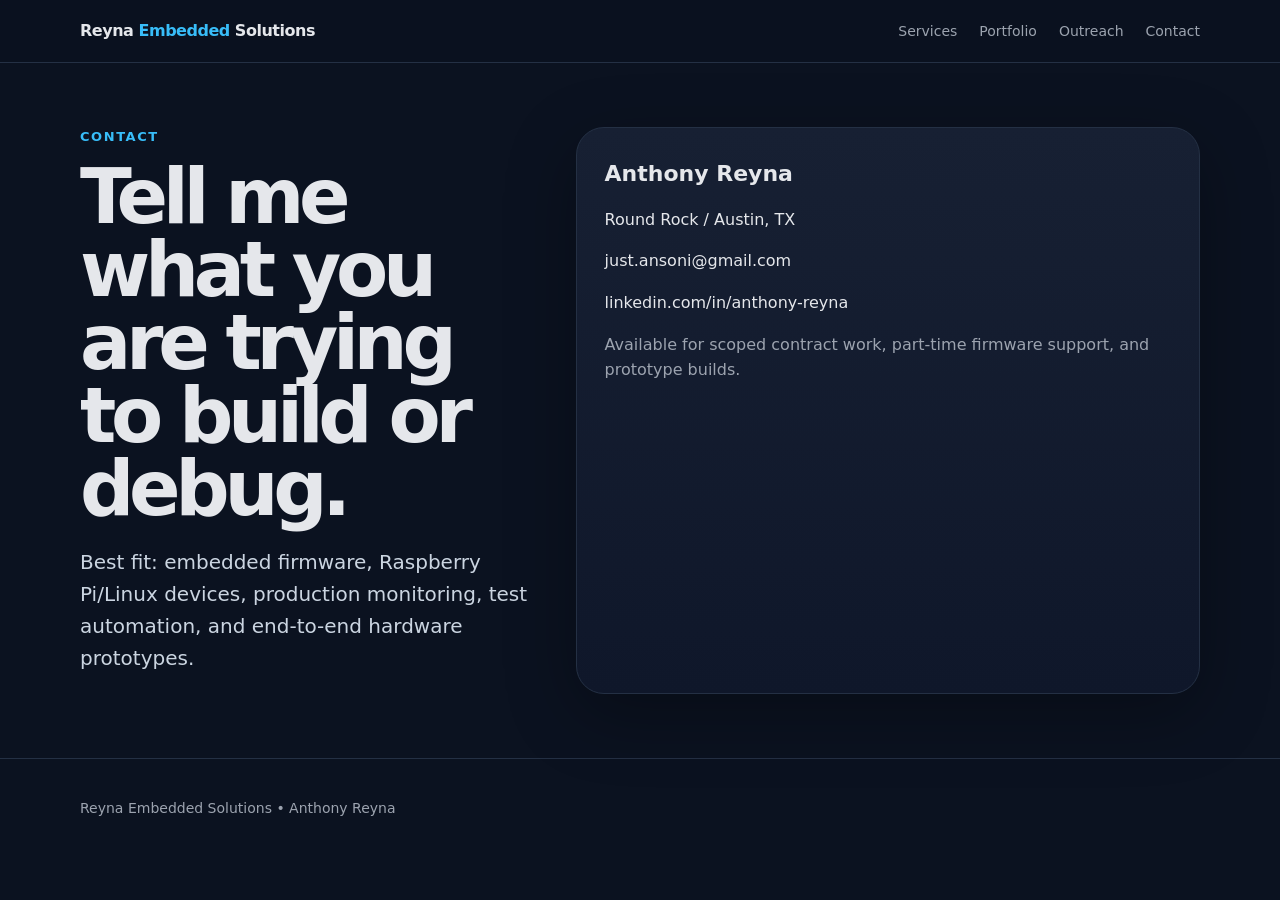
==== contact.html @ af0b1a6b "Move site files to repo root" ====
<!doctype html><html lang="en"><head><meta charset="utf-8"><meta name="viewport" content="width=device-width,initial-scale=1"><title>Contact | Reyna Embedded Solutions</title><link rel="stylesheet" href="styles.css"></head><body><nav class="nav"><div class="container nav-inner"><a class="brand" href="index.html">Reyna <span>Embedded</span> Solutions</a><div class="nav-links"><a href="services.html">Services</a><a href="portfolio.html">Portfolio</a><a href="outreach.html">Outreach</a><a href="contact.html">Contact</a></div></div></nav><main class="section"><div class="container split"><div><div class="eyebrow">Contact</div><h1>Tell me what you are trying to build or debug.</h1><p class="lead">Best fit: embedded firmware, Raspberry Pi/Linux devices, production monitoring, test automation, and end-to-end hardware prototypes.</p></div><div class="hero-card"><h3>Anthony Reyna</h3><p>Round Rock / Austin, TX</p><p><a href="mailto:just.ansoni@gmail.com">just.ansoni@gmail.com</a></p><p><a href="https://linkedin.com/in/anthony-reyna">linkedin.com/in/anthony-reyna</a></p><p class="muted">Available for scoped contract work, part-time firmware support, and prototype builds.</p></div></div></main><footer class="footer"><div class="container">Reyna Embedded Solutions • Anthony Reyna</div></footer></body></html>
---- styles.css ----
:root{
  --bg:#0b1220;--panel:#111827;--text:#e5e7eb;--muted:#9ca3af;--line:#243044;--accent:#38bdf8;--accent2:#22c55e;--card:#0f172a;--warm:#f8fafc;--ink:#111827;
}
*{box-sizing:border-box}body{margin:0;font-family:Inter,ui-sans-serif,system-ui,-apple-system,BlinkMacSystemFont,"Segoe UI",sans-serif;background:var(--bg);color:var(--text);line-height:1.6}a{color:inherit;text-decoration:none}.container{width:min(1120px,92vw);margin:auto}.nav{position:sticky;top:0;z-index:5;background:rgba(11,18,32,.9);backdrop-filter:blur(10px);border-bottom:1px solid var(--line)}.nav-inner{display:flex;justify-content:space-between;align-items:center;padding:18px 0}.brand{font-weight:800;letter-spacing:-.03em}.brand span{color:var(--accent)}.nav-links{display:flex;gap:22px;color:var(--muted);font-size:14px}.btn{display:inline-flex;align-items:center;justify-content:center;background:var(--accent);color:#06121f;font-weight:800;border-radius:999px;padding:12px 18px;border:0}.btn.secondary{background:transparent;color:var(--text);border:1px solid var(--line)}.hero{padding:82px 0 48px}.hero-grid{display:grid;grid-template-columns:1.2fr .8fr;gap:42px;align-items:center}.eyebrow{color:var(--accent);font-weight:800;text-transform:uppercase;letter-spacing:.12em;font-size:13px}h1{font-size:clamp(42px,7vw,76px);line-height:.96;margin:14px 0 20px;letter-spacing:-.07em}h2{font-size:clamp(30px,4vw,48px);line-height:1.05;letter-spacing:-.05em;margin:0 0 18px}h3{font-size:22px;margin:0 0 8px}.lead{font-size:20px;color:#cbd5e1;max-width:720px}.hero-card{background:linear-gradient(180deg,#172033,#0f172a);border:1px solid var(--line);border-radius:28px;padding:28px;box-shadow:0 20px 70px rgba(0,0,0,.3)}.stat{border-bottom:1px solid var(--line);padding:18px 0}.stat:last-child{border-bottom:0}.stat strong{display:block;font-size:32px;letter-spacing:-.04em}.stat span{color:var(--muted)}.actions{display:flex;gap:12px;flex-wrap:wrap;margin-top:28px}.section{padding:64px 0}.cards{display:grid;grid-template-columns:repeat(3,1fr);gap:18px}.card{background:var(--card);border:1px solid var(--line);border-radius:22px;padding:24px}.card p,.muted{color:var(--muted)}.pill-row{display:flex;flex-wrap:wrap;gap:10px;margin-top:18px}.pill{border:1px solid var(--line);border-radius:999px;padding:8px 12px;color:#cbd5e1;font-size:14px}.split{display:grid;grid-template-columns:.85fr 1.15fr;gap:34px}.case{display:grid;grid-template-columns:1fr 2fr;gap:20px;padding:22px;border:1px solid var(--line);border-radius:24px;background:var(--card);margin-bottom:16px}.case b{color:var(--accent)}.light{background:var(--warm);color:var(--ink)}.light .muted,.light .card p{color:#4b5563}.light .card{background:white;border-color:#e5e7eb}.light .pill{color:#334155;border-color:#cbd5e1}.cta{background:linear-gradient(135deg,#38bdf8,#22c55e);color:#06121f;border-radius:30px;padding:38px}.footer{padding:38px 0;border-top:1px solid var(--line);color:var(--muted);font-size:14px}@media(max-width:850px){.hero-grid,.split,.cards,.case{grid-template-columns:1fr}.nav-links{display:none}h1{font-size:48px}}
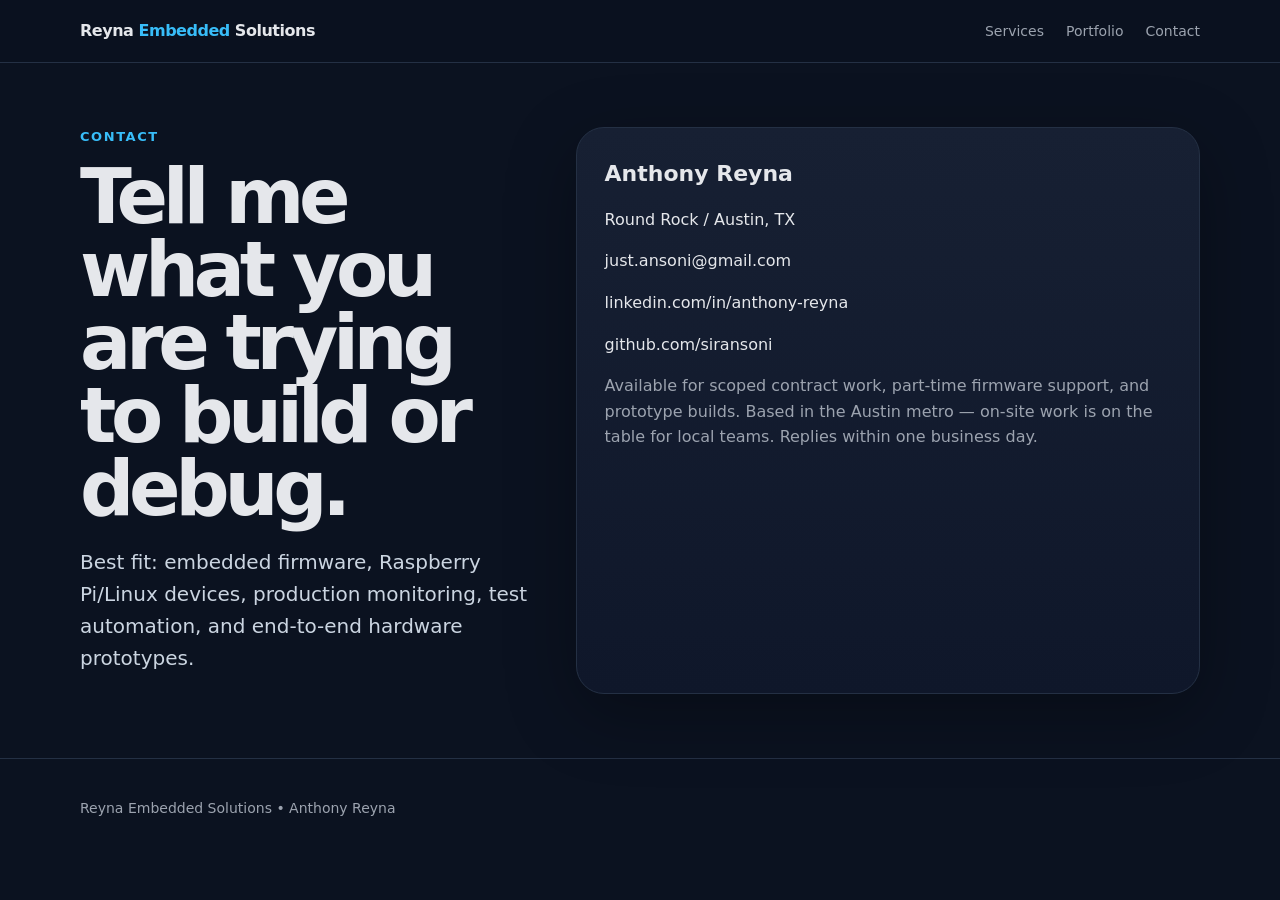
==== commit 7e653de6: "Rebuild portfolio with case studies, remove outreach" ====
--- a/contact.html
+++ b/contact.html
@@ -1 +1 @@
-<!doctype html><html lang="en"><head><meta charset="utf-8"><meta name="viewport" content="width=device-width,initial-scale=1"><title>Contact | Reyna Embedded Solutions</title><link rel="stylesheet" href="styles.css"></head><body><nav class="nav"><div class="container nav-inner"><a class="brand" href="index.html">Reyna <span>Embedded</span> Solutions</a><div class="nav-links"><a href="services.html">Services</a><a href="portfolio.html">Portfolio</a><a href="outreach.html">Outreach</a><a href="contact.html">Contact</a></div></div></nav><main class="section"><div class="container split"><div><div class="eyebrow">Contact</div><h1>Tell me what you are trying to build or debug.</h1><p class="lead">Best fit: embedded firmware, Raspberry Pi/Linux devices, production monitoring, test automation, and end-to-end hardware prototypes.</p></div><div class="hero-card"><h3>Anthony Reyna</h3><p>Round Rock / Austin, TX</p><p><a href="mailto:just.ansoni@gmail.com">just.ansoni@gmail.com</a></p><p><a href="https://linkedin.com/in/anthony-reyna">linkedin.com/in/anthony-reyna</a></p><p class="muted">Available for scoped contract work, part-time firmware support, and prototype builds.</p></div></div></main><footer class="footer"><div class="container">Reyna Embedded Solutions • Anthony Reyna</div></footer></body></html>
+<!doctype html><html lang="en"><head><meta charset="utf-8"><meta name="viewport" content="width=device-width,initial-scale=1"><title>Contact | Reyna Embedded Solutions</title><link rel="stylesheet" href="styles.css"></head><body><nav class="nav"><div class="container nav-inner"><a class="brand" href="index.html">Reyna <span>Embedded</span> Solutions</a><div class="nav-links"><a href="services.html">Services</a><a href="portfolio.html">Portfolio</a><a href="contact.html">Contact</a></div></div></nav><main class="section"><div class="container split"><div><div class="eyebrow">Contact</div><h1>Tell me what you are trying to build or debug.</h1><p class="lead">Best fit: embedded firmware, Raspberry Pi/Linux devices, production monitoring, test automation, and end-to-end hardware prototypes.</p></div><div class="hero-card"><h3>Anthony Reyna</h3><p>Round Rock / Austin, TX</p><p><a href="mailto:just.ansoni@gmail.com">just.ansoni@gmail.com</a></p><p><a href="https://linkedin.com/in/anthony-reyna">linkedin.com/in/anthony-reyna</a></p><p><a href="https://github.com/siransoni">github.com/siransoni</a></p><p class="muted">Available for scoped contract work, part-time firmware support, and prototype builds. Based in the Austin metro — on-site work is on the table for local teams. Replies within one business day.</p></div></div></main><footer class="footer"><div class="container">Reyna Embedded Solutions • Anthony Reyna</div></footer></body></html>
--- a/styles.css
+++ b/styles.css
@@ -2,3 +2,8 @@
   --bg:#0b1220;--panel:#111827;--text:#e5e7eb;--muted:#9ca3af;--line:#243044;--accent:#38bdf8;--accent2:#22c55e;--card:#0f172a;--warm:#f8fafc;--ink:#111827;
 }
 *{box-sizing:border-box}body{margin:0;font-family:Inter,ui-sans-serif,system-ui,-apple-system,BlinkMacSystemFont,"Segoe UI",sans-serif;background:var(--bg);color:var(--text);line-height:1.6}a{color:inherit;text-decoration:none}.container{width:min(1120px,92vw);margin:auto}.nav{position:sticky;top:0;z-index:5;background:rgba(11,18,32,.9);backdrop-filter:blur(10px);border-bottom:1px solid var(--line)}.nav-inner{display:flex;justify-content:space-between;align-items:center;padding:18px 0}.brand{font-weight:800;letter-spacing:-.03em}.brand span{color:var(--accent)}.nav-links{display:flex;gap:22px;color:var(--muted);font-size:14px}.btn{display:inline-flex;align-items:center;justify-content:center;background:var(--accent);color:#06121f;font-weight:800;border-radius:999px;padding:12px 18px;border:0}.btn.secondary{background:transparent;color:var(--text);border:1px solid var(--line)}.hero{padding:82px 0 48px}.hero-grid{display:grid;grid-template-columns:1.2fr .8fr;gap:42px;align-items:center}.eyebrow{color:var(--accent);font-weight:800;text-transform:uppercase;letter-spacing:.12em;font-size:13px}h1{font-size:clamp(42px,7vw,76px);line-height:.96;margin:14px 0 20px;letter-spacing:-.07em}h2{font-size:clamp(30px,4vw,48px);line-height:1.05;letter-spacing:-.05em;margin:0 0 18px}h3{font-size:22px;margin:0 0 8px}.lead{font-size:20px;color:#cbd5e1;max-width:720px}.hero-card{background:linear-gradient(180deg,#172033,#0f172a);border:1px solid var(--line);border-radius:28px;padding:28px;box-shadow:0 20px 70px rgba(0,0,0,.3)}.stat{border-bottom:1px solid var(--line);padding:18px 0}.stat:last-child{border-bottom:0}.stat strong{display:block;font-size:32px;letter-spacing:-.04em}.stat span{color:var(--muted)}.actions{display:flex;gap:12px;flex-wrap:wrap;margin-top:28px}.section{padding:64px 0}.cards{display:grid;grid-template-columns:repeat(3,1fr);gap:18px}.card{background:var(--card);border:1px solid var(--line);border-radius:22px;padding:24px}.card p,.muted{color:var(--muted)}.pill-row{display:flex;flex-wrap:wrap;gap:10px;margin-top:18px}.pill{border:1px solid var(--line);border-radius:999px;padding:8px 12px;color:#cbd5e1;font-size:14px}.split{display:grid;grid-template-columns:.85fr 1.15fr;gap:34px}.case{display:grid;grid-template-columns:1fr 2fr;gap:20px;padding:22px;border:1px solid var(--line);border-radius:24px;background:var(--card);margin-bottom:16px}.case b{color:var(--accent)}.light{background:var(--warm);color:var(--ink)}.light .muted,.light .card p{color:#4b5563}.light .card{background:white;border-color:#e5e7eb}.light .pill{color:#334155;border-color:#cbd5e1}.cta{background:linear-gradient(135deg,#38bdf8,#22c55e);color:#06121f;border-radius:30px;padding:38px}.footer{padding:38px 0;border-top:1px solid var(--line);color:var(--muted);font-size:14px}@media(max-width:850px){.hero-grid,.split,.cards,.case{grid-template-columns:1fr}.nav-links{display:none}h1{font-size:48px}}
+
+/* Case study labels */
+.case .prob{color:#cbd5e1;font-weight:700}
+.case .res{color:var(--accent2);font-weight:700}
+.footer a{color:var(--muted);text-decoration:underline}
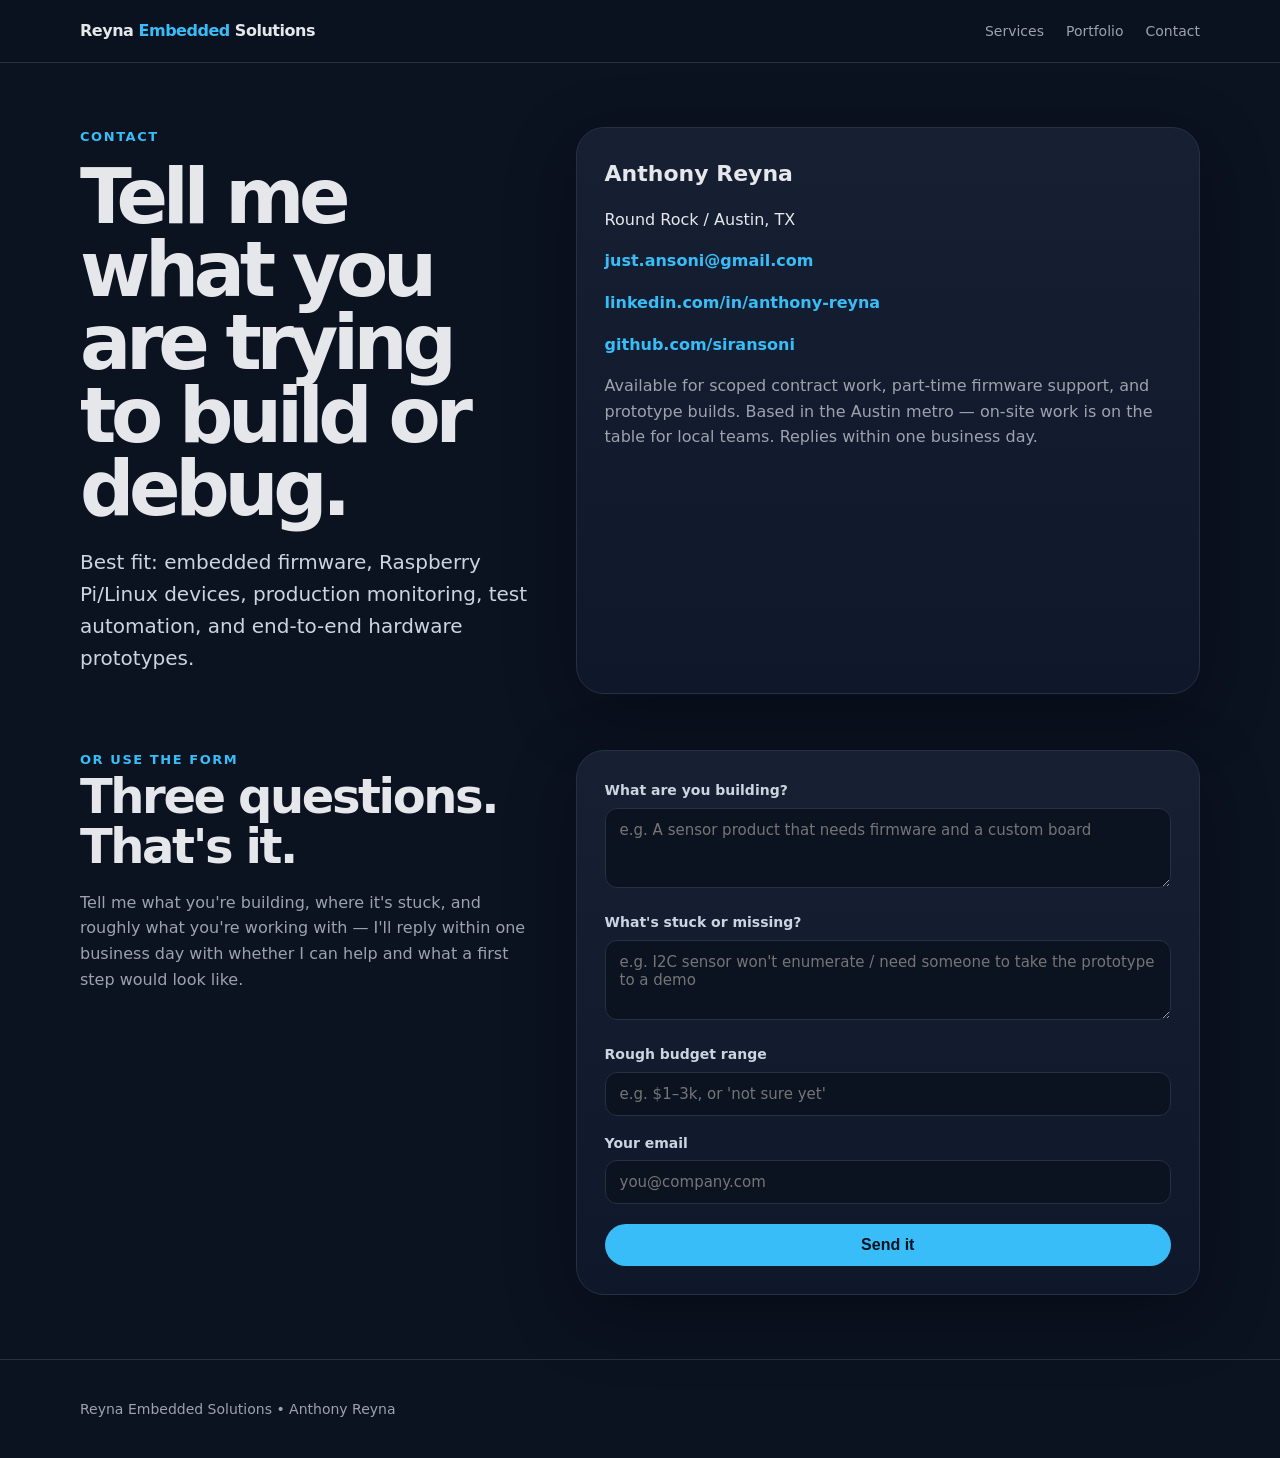
==== commit ae59f274: "Update site content" ====
--- a/contact.html
+++ b/contact.html
@@ -1 +1,22 @@
-<!doctype html><html lang="en"><head><meta charset="utf-8"><meta name="viewport" content="width=device-width,initial-scale=1"><title>Contact | Reyna Embedded Solutions</title><link rel="stylesheet" href="styles.css"></head><body><nav class="nav"><div class="container nav-inner"><a class="brand" href="index.html">Reyna <span>Embedded</span> Solutions</a><div class="nav-links"><a href="services.html">Services</a><a href="portfolio.html">Portfolio</a><a href="contact.html">Contact</a></div></div></nav><main class="section"><div class="container split"><div><div class="eyebrow">Contact</div><h1>Tell me what you are trying to build or debug.</h1><p class="lead">Best fit: embedded firmware, Raspberry Pi/Linux devices, production monitoring, test automation, and end-to-end hardware prototypes.</p></div><div class="hero-card"><h3>Anthony Reyna</h3><p>Round Rock / Austin, TX</p><p><a href="mailto:just.ansoni@gmail.com">just.ansoni@gmail.com</a></p><p><a href="https://linkedin.com/in/anthony-reyna">linkedin.com/in/anthony-reyna</a></p><p><a href="https://github.com/siransoni">github.com/siransoni</a></p><p class="muted">Available for scoped contract work, part-time firmware support, and prototype builds. Based in the Austin metro — on-site work is on the table for local teams. Replies within one business day.</p></div></div></main><footer class="footer"><div class="container">Reyna Embedded Solutions • Anthony Reyna</div></footer></body></html>
+<!doctype html><html lang="en"><head><meta charset="utf-8"><meta name="viewport" content="width=device-width,initial-scale=1"><title>Contact | Reyna Embedded Solutions</title><link rel="stylesheet" href="styles.css"></head><body><nav class="nav"><div class="container nav-inner"><a class="brand" href="index.html">Reyna <span>Embedded</span> Solutions</a><div class="nav-links"><a href="services.html">Services</a><a href="portfolio.html">Portfolio</a><a href="contact.html">Contact</a></div></div></nav><main class="section"><div class="container split"><div><div class="eyebrow">Contact</div><h1>Tell me what you are trying to build or debug.</h1><p class="lead">Best fit: embedded firmware, Raspberry Pi/Linux devices, production monitoring, test automation, and end-to-end hardware prototypes.</p></div><div class="hero-card"><h3>Anthony Reyna</h3><p>Round Rock / Austin, TX</p><p><a class="contact-link" href="mailto:just.ansoni@gmail.com">just.ansoni@gmail.com</a></p><p><a class="contact-link" href="https://linkedin.com/in/anthony-reyna">linkedin.com/in/anthony-reyna</a></p><p><a class="contact-link" href="https://github.com/siransoni">github.com/siransoni</a></p><p class="muted">Available for scoped contract work, part-time firmware support, and prototype builds. Based in the Austin metro — on-site work is on the table for local teams. Replies within one business day.</p>
+<!-- TODO(Anthony): create a free Cal.com account, make a 20-min event, then replace
+     YOUR-CAL-LINK below and remove 'display:none' from the style attribute -->
+<p style="display:none"><a class="btn" href="https://cal.com/YOUR-CAL-LINK" style="margin-top:8px">Book a free 20-min scoping call</a></p>
+</div></div>
+
+<div class="container" style="margin-top:56px"><div class="split"><div><div class="eyebrow">Or use the form</div><h2>Three questions. That's it.</h2><p class="muted">Tell me what you're building, where it's stuck, and roughly what you're working with — I'll reply within one business day with whether I can help and what a first step would look like.</p></div>
+<!-- TODO(Anthony): sign up free at formspree.io, create a form, and replace
+     YOUR_FORM_ID below with the ID Formspree gives you (looks like "xvgqkdyz").
+     Until you do, the form will not deliver submissions. -->
+<form class="hero-card intake" action="https://formspree.io/f/YOUR_FORM_ID" method="POST">
+<label for="f-build">What are you building?</label>
+<textarea id="f-build" name="what_building" rows="3" required placeholder="e.g. A sensor product that needs firmware and a custom board"></textarea>
+<label for="f-stuck">What's stuck or missing?</label>
+<textarea id="f-stuck" name="whats_stuck" rows="3" required placeholder="e.g. I2C sensor won't enumerate / need someone to take the prototype to a demo"></textarea>
+<label for="f-budget">Rough budget range</label>
+<input id="f-budget" name="budget" type="text" placeholder="e.g. $1–3k, or 'not sure yet'">
+<label for="f-email">Your email</label>
+<input id="f-email" name="email" type="email" required placeholder="you@company.com">
+<button class="btn" type="submit">Send it</button>
+</form>
+</div></div></main><footer class="footer"><div class="container">Reyna Embedded Solutions • Anthony Reyna</div></footer></body></html>
--- a/styles.css
+++ b/styles.css
@@ -7,3 +7,91 @@
 .case .prob{color:#cbd5e1;font-weight:700}
 .case .res{color:var(--accent2);font-weight:700}
 .footer a{color:var(--muted);text-decoration:underline}
+
+/* ---- Hover animations (added for polish) ---- */
+/* Bounce easing: a little overshoot then settle */
+.card,.pill,.btn,.case,.stat,.nav-links a,.hero-card,.brand{
+  transition:transform .28s cubic-bezier(.34,1.56,.64,1),
+             box-shadow .28s ease,
+             border-color .28s ease,
+             color .28s ease,
+             background .28s ease;
+}
+/* Service / portfolio / who-this-is-for bubbles */
+.card:hover{
+  transform:translateY(-6px) scale(1.02);
+  border-color:var(--accent);
+  box-shadow:0 16px 40px rgba(56,189,248,.18);
+}
+.light .card:hover{
+  border-color:var(--accent);
+  box-shadow:0 16px 40px rgba(56,189,248,.22);
+}
+/* Skill pills */
+.pill:hover{
+  transform:translateY(-3px);
+  border-color:var(--accent);
+  color:var(--accent);
+}
+/* Buttons — Email Anthony, Start a project, See proof, etc. */
+.btn:hover{
+  transform:translateY(-4px) scale(1.03);
+  box-shadow:0 12px 28px rgba(56,189,248,.35);
+}
+.btn.secondary:hover{
+  border-color:var(--accent);
+  color:var(--accent);
+  box-shadow:0 12px 28px rgba(56,189,248,.18);
+}
+.cta .btn.secondary:hover{
+  border-color:#06121f;
+  color:#06121f;
+  box-shadow:0 12px 28px rgba(0,0,0,.2);
+}
+/* Portfolio case-study rows */
+.case:hover{
+  transform:translateY(-5px);
+  border-color:var(--accent);
+  box-shadow:0 16px 40px rgba(56,189,248,.16);
+}
+/* Homepage hero stat rows */
+.stat:hover{
+  transform:translateX(6px);
+}
+/* Nav + brand */
+.nav-links a:hover{color:var(--accent)}
+.brand:hover{transform:translateY(-2px)}
+/* Contact + hero side card */
+.hero-card:hover{
+  transform:translateY(-4px);
+  box-shadow:0 26px 80px rgba(0,0,0,.4);
+}
+/* Anyone who prefers no motion gets none of it */
+@media(prefers-reduced-motion:reduce){
+  .card,.pill,.btn,.case,.stat,.nav-links a,.hero-card,.brand{
+    transition:none;
+  }
+  .card:hover,.pill:hover,.btn:hover,.case:hover,.stat:hover,.hero-card:hover,.brand:hover{
+    transform:none;
+  }
+}
+
+/* ---- Clickable contact links ---- */
+.contact-link{
+  color:var(--accent);
+  font-weight:600;
+  text-decoration:none;
+  border-bottom:1px solid transparent;
+  transition:border-color .2s ease,color .2s ease;
+}
+.contact-link:hover{
+  color:#7dd3fc;
+  border-bottom-color:#7dd3fc;
+}
+
+/* ---- Intake form ---- */
+.intake label{display:block;font-weight:700;font-size:14px;margin:16px 0 6px;color:#cbd5e1}
+.intake label:first-child{margin-top:0}
+.intake input,.intake textarea{width:100%;background:#0b1220;border:1px solid var(--line);border-radius:12px;color:var(--text);padding:12px 14px;font-family:inherit;font-size:15px;resize:vertical;transition:border-color .2s ease}
+.intake input:focus,.intake textarea:focus{outline:none;border-color:var(--accent)}
+.intake button{margin-top:20px;width:100%;cursor:pointer;font-size:16px}
